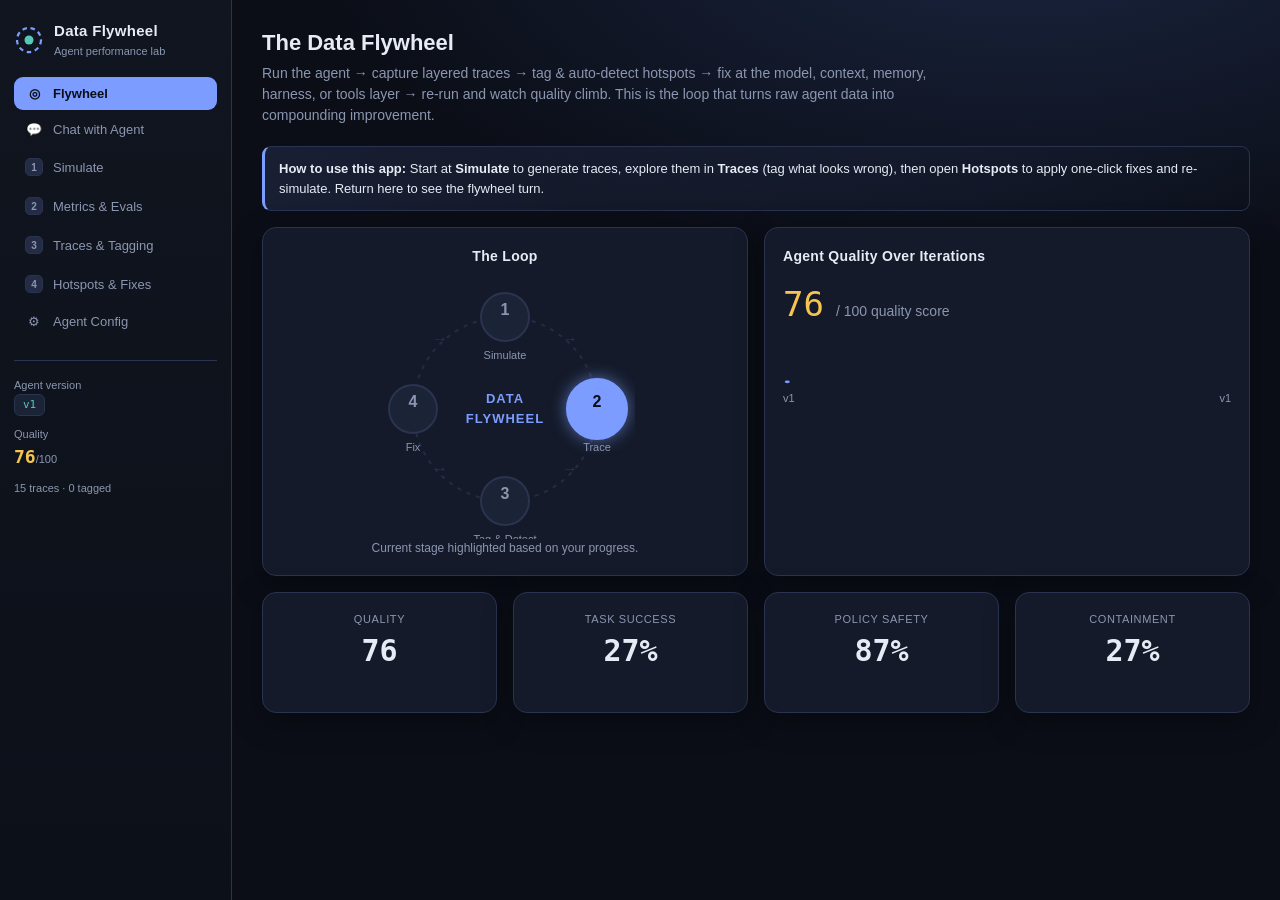
==== index.html @ 7b40041d "Data Flywheel: agent performance lab A self-contained, zero-dependency visual tool for learning the " ====
<!DOCTYPE html>
<html lang="en">
<head>
  <meta charset="UTF-8" />
  <meta name="viewport" content="width=device-width, initial-scale=1.0" />
  <title>Data Flywheel — Agent Performance Lab</title>
  <link rel="stylesheet" href="css/styles.css" />
</head>
<body>
  <div class="app">
    <aside class="sidebar" id="sidebar"></aside>
    <main class="main" id="main"></main>
  </div>

  <!-- Engines (order matters: dependencies first) -->
  <script src="js/domain.js"></script>
  <script src="js/scenarios.js"></script>
  <script src="js/hotspots.js"></script>
  <script src="js/agent.js"></script>
  <script src="js/evals.js"></script>
  <script src="js/charts.js"></script>
  <script src="js/store.js"></script>
  <script src="js/views.js"></script>
  <script src="js/app.js"></script>
</body>
</html>
---- css/styles.css ----
/* ============================ Data Flywheel — styles ============================ */
:root {
  --bg: #0b0e17; --panel: #141a29; --panel-2: #1b2336; --border: #2a3350;
  --track: #232c44; --text: #e6ebf5; --muted: #8b96b0; --accent: #7c9cff;
  --accent-2: #57c8b8; --danger: #f26d6d; --warn: #f5c451; --ok: #3ecf8e;
  --radius: 14px; --shadow: 0 8px 30px rgba(0,0,0,.35);
  --font: -apple-system, BlinkMacSystemFont, "Segoe UI", Roboto, sans-serif;
  --mono: "SF Mono", ui-monospace, "Cascadia Code", Menlo, monospace;
}
* { box-sizing: border-box; }
html, body { margin: 0; height: 100%; }
body { background: radial-gradient(1200px 600px at 80% -10%, #1a2540 0%, transparent 60%), var(--bg);
  color: var(--text); font-family: var(--font); font-size: 14px; line-height: 1.5; }
a { color: var(--accent); }
button { font-family: inherit; }
::-webkit-scrollbar { width: 10px; height: 10px; }
::-webkit-scrollbar-thumb { background: var(--border); border-radius: 6px; }

/* Layout */
.app { display: grid; grid-template-columns: 232px 1fr; min-height: 100vh; }
.sidebar { background: linear-gradient(180deg, #10151f, #0c1019); border-right: 1px solid var(--border);
  padding: 20px 14px; position: sticky; top: 0; height: 100vh; overflow-y: auto; }
.brand { display: flex; align-items: center; gap: 10px; margin-bottom: 6px; }
.brand-logo { width: 30px; height: 30px; }
.brand h1 { font-size: 15px; margin: 0; letter-spacing: .3px; }
.brand small { color: var(--muted); font-size: 11px; display: block; }
.nav { margin-top: 18px; display: flex; flex-direction: column; gap: 3px; }
.nav button { display: flex; align-items: center; gap: 10px; width: 100%; text-align: left;
  background: transparent; color: var(--muted); border: none; padding: 9px 11px; border-radius: 9px;
  cursor: pointer; font-size: 13px; transition: .15s; }
.nav button:hover { background: var(--panel-2); color: var(--text); }
.nav button.active { background: var(--accent); color: #0b0e17; font-weight: 600; }
.nav .step { width: 18px; height: 18px; border-radius: 5px; background: var(--track);
  display: grid; place-items: center; font-size: 10px; font-weight: 700; color: var(--muted); }
.nav button.active .step { background: #0b0e17; color: var(--accent); }
.sidebar-foot { margin-top: 22px; padding-top: 16px; border-top: 1px solid var(--border);
  font-size: 11px; color: var(--muted); }
.ver-badge { display: inline-block; background: var(--panel-2); border: 1px solid var(--border);
  padding: 2px 8px; border-radius: 6px; font-family: var(--mono); color: var(--accent-2); }

.main { padding: 26px 30px 60px; max-width: 1180px; }
.page-head { margin-bottom: 20px; }
.page-head h2 { margin: 0 0 4px; font-size: 22px; }
.page-head p { margin: 0; color: var(--muted); max-width: 720px; }

/* Cards / grid */
.grid { display: grid; gap: 16px; }
.cols-2 { grid-template-columns: 1fr 1fr; }
.cols-3 { grid-template-columns: repeat(3, 1fr); }
.cols-4 { grid-template-columns: repeat(4, 1fr); }
.card { background: var(--panel); border: 1px solid var(--border); border-radius: var(--radius);
  padding: 18px; box-shadow: var(--shadow); }
.card h3 { margin: 0 0 12px; font-size: 14px; letter-spacing: .3px; }
.card .sub { color: var(--muted); font-size: 12px; margin-top: -8px; margin-bottom: 12px; }

/* Buttons */
.btn { background: var(--accent); color: #0b0e17; border: none; padding: 10px 16px;
  border-radius: 9px; font-weight: 600; cursor: pointer; font-size: 13px; transition: .15s; }
.btn:hover { filter: brightness(1.08); }
.btn:disabled { opacity: .5; cursor: not-allowed; }
.btn.ghost { background: var(--panel-2); color: var(--text); border: 1px solid var(--border); }
.btn.ok { background: var(--ok); } .btn.warn { background: var(--warn); }
.btn.danger { background: var(--danger); color: #fff; }
.btn.sm { padding: 6px 11px; font-size: 12px; border-radius: 7px; }
.row { display: flex; gap: 10px; align-items: center; flex-wrap: wrap; }
.spacer { flex: 1; }

/* KPI tiles */
.kpi { text-align: center; }
.kpi .big { font-size: 30px; font-weight: 700; font-family: var(--mono); }
.kpi .lbl { color: var(--muted); font-size: 11px; text-transform: uppercase; letter-spacing: .6px; }
.kpi .delta { font-size: 12px; margin-top: 3px; }
.delta.up { color: var(--ok); } .delta.down { color: var(--danger); }

/* Gauge & bars */
.gauge { width: 160px; height: auto; display: block; margin: 0 auto; }
.gauge-num { font-size: 30px; font-weight: 700; font-family: var(--mono); }
.gauge-unit { font-size: 11px; fill: var(--muted); }
.gauge-label { font-size: 12px; fill: var(--muted); }
.bar-row { display: grid; grid-template-columns: 148px 1fr 46px; align-items: center; gap: 10px; margin: 9px 0; }
.bar-label { font-size: 12px; color: var(--muted); }
.bar-track { background: var(--track); border-radius: 6px; height: 10px; overflow: hidden; }
.bar-fill { display: block; height: 100%; border-radius: 6px; transition: width .6s ease, background .6s; }
.bar-val { font-family: var(--mono); font-size: 12px; text-align: right; }

/* Sparkline */
.spark { width: 100%; height: 48px; }

/* Flywheel */
.wheel { width: 260px; height: 260px; display: block; margin: 0 auto; }
.wheel-idx { font-size: 16px; font-weight: 700; }
.wheel-lbl { font-size: 11px; fill: var(--muted); }
.wheel-title { font-size: 13px; font-weight: 700; fill: var(--accent); letter-spacing: 1px; }
.wheel-arrow { font-size: 16px; fill: var(--border); }
.wheel-node.active circle { filter: drop-shadow(0 0 8px rgba(124,156,255,.6)); }

/* Chat */
.chat { display: flex; flex-direction: column; height: 560px; }
.chat-log { flex: 1; overflow-y: auto; padding: 6px 4px; display: flex; flex-direction: column; gap: 12px; }
.msg { max-width: 78%; padding: 10px 14px; border-radius: 14px; font-size: 13px; }
.msg.user { align-self: flex-end; background: var(--accent); color: #0b0e17; border-bottom-right-radius: 4px; }
.msg.bot { align-self: flex-start; background: var(--panel-2); border: 1px solid var(--border); border-bottom-left-radius: 4px; }
.msg .meta { font-size: 10px; opacity: .7; margin-top: 5px; }
.chat-input { display: flex; gap: 8px; margin-top: 12px; }
.chat-input input { flex: 1; background: var(--panel-2); border: 1px solid var(--border); color: var(--text);
  padding: 11px 13px; border-radius: 9px; font-size: 13px; }
.chip-row { display: flex; gap: 6px; flex-wrap: wrap; margin-bottom: 10px; }
.chip { background: var(--panel-2); border: 1px solid var(--border); color: var(--muted); padding: 5px 10px;
  border-radius: 20px; font-size: 11px; cursor: pointer; }
.chip:hover { border-color: var(--accent); color: var(--text); }

/* Tables */
table { width: 100%; border-collapse: collapse; font-size: 13px; }
th, td { text-align: left; padding: 9px 10px; border-bottom: 1px solid var(--border); }
th { color: var(--muted); font-weight: 600; font-size: 11px; text-transform: uppercase; letter-spacing: .5px; }
tr.clickable { cursor: pointer; }
tr.clickable:hover td { background: var(--panel-2); }
.pill { display: inline-block; padding: 2px 9px; border-radius: 20px; font-size: 11px; font-weight: 600; }
.pill.pass { background: rgba(62,207,142,.15); color: var(--ok); }
.pill.fail { background: rgba(242,109,109,.15); color: var(--danger); }
.pill.layer { color: #0b0e17; font-weight: 700; }

/* Timeline */
.timeline { display: flex; flex-direction: column; gap: 5px; margin-top: 8px; }
.tl-row { display: grid; grid-template-columns: 70px 130px 1fr 52px; align-items: center; gap: 8px; font-size: 11px; }
.tl-layer { font-weight: 700; font-family: var(--mono); }
.tl-name { color: var(--muted); font-family: var(--mono); overflow: hidden; text-overflow: ellipsis; white-space: nowrap; }
.tl-track { position: relative; height: 14px; background: var(--track); border-radius: 4px; }
.tl-bar { position: absolute; top: 0; height: 100%; border-radius: 4px; min-width: 3px; }
.tl-ms { text-align: right; font-family: var(--mono); color: var(--muted); }

/* Stack bar */
.stack { display: flex; height: 14px; border-radius: 6px; overflow: hidden; background: var(--track); }
.stack-seg { height: 100%; }
.stack-legend { display: flex; gap: 12px; flex-wrap: wrap; margin-top: 8px; font-size: 11px; color: var(--muted); }
.stack-legend i { display: inline-block; width: 10px; height: 10px; border-radius: 3px; margin-right: 4px; vertical-align: middle; }

/* Span detail / context window */
.kv { display: grid; grid-template-columns: 130px 1fr; gap: 4px 12px; font-size: 12px; }
.kv .k { color: var(--muted); }
.kv .v { font-family: var(--mono); word-break: break-word; }
.ctx-block { background: var(--panel-2); border: 1px solid var(--border); border-radius: 9px; padding: 10px 12px; margin: 8px 0; }
.ctx-block .role { font-size: 10px; text-transform: uppercase; letter-spacing: .6px; color: var(--accent-2); margin-bottom: 4px; font-weight: 700; }
.ctx-block pre { margin: 0; white-space: pre-wrap; font-family: var(--mono); font-size: 11px; color: var(--text); }

/* Execution log (expandable steps) */
.steps { display: flex; flex-direction: column; gap: 6px; margin-top: 10px; }
.step { background: var(--panel-2); border: 1px solid var(--border); border-radius: 9px; overflow: hidden; }
.step > summary { list-style: none; cursor: pointer; display: flex; align-items: center; gap: 8px;
  padding: 9px 12px; user-select: none; }
.step > summary::-webkit-details-marker { display: none; }
.step > summary::before { content: "▸"; color: var(--muted); font-size: 11px; transition: transform .15s; }
.step[open] > summary::before { transform: rotate(90deg); }
.step > summary:hover { background: rgba(255,255,255,.03); }
.step-idx { width: 20px; height: 20px; border-radius: 6px; background: var(--track); color: var(--muted);
  display: grid; place-items: center; font-size: 11px; font-weight: 700; flex-shrink: 0; }
.step-name { font-size: 12px; color: var(--text); }
.step-desc { font-size: 12px; color: var(--muted); }
.step-ms { font-size: 11px; color: var(--muted); }
.step-body { padding: 4px 14px 14px 40px; border-top: 1px solid var(--border); }
.layer-pick.picked { background: var(--accent) !important; color: #0b0e17 !important; border-color: var(--accent) !important; }

/* Tags */
.tag { display: inline-flex; align-items: center; gap: 6px; background: var(--panel-2); border: 1px solid var(--border);
  padding: 3px 8px 3px 10px; border-radius: 20px; font-size: 11px; margin: 3px; }
.tag .x { cursor: pointer; color: var(--muted); font-weight: 700; }
.tag .x:hover { color: var(--danger); }
.tag-suggest { border-style: dashed; cursor: pointer; color: var(--muted); }
.tag-suggest:hover { border-color: var(--accent); color: var(--text); }

/* Hotspot cards */
.hot { border-left: 4px solid var(--danger); }
.hot .impact { font-family: var(--mono); font-size: 12px; color: var(--muted); }
.hot .why { color: var(--muted); font-size: 12px; margin: 8px 0; }
.fix-box { background: var(--panel-2); border: 1px dashed var(--border); border-radius: 9px; padding: 10px 12px; margin-top: 10px; }
.fix-box .fx { font-size: 12px; color: var(--accent-2); font-family: var(--mono); }

/* Config viewer */
.cfg { font-family: var(--mono); font-size: 12px; }
.cfg .layer-h { color: var(--accent); font-weight: 700; margin-top: 10px; }
.cfg .knob { display: grid; grid-template-columns: 190px 1fr; padding: 2px 0 2px 14px; }
.cfg .knob .kn { color: var(--muted); }
.cfg .changed { color: var(--ok); }

/* Misc */
.muted { color: var(--muted); }
.mono { font-family: var(--mono); }
.center { text-align: center; }
.empty { text-align: center; color: var(--muted); padding: 40px 20px; }
.empty .big { font-size: 40px; margin-bottom: 10px; }
.divider { height: 1px; background: var(--border); margin: 16px 0; }
.tag-legend { display:flex; gap:14px; flex-wrap:wrap; font-size:11px; color:var(--muted); margin-top:10px;}
.callout { background: linear-gradient(90deg, rgba(124,156,255,.12), transparent); border: 1px solid var(--border);
  border-left: 3px solid var(--accent); border-radius: 9px; padding: 12px 14px; font-size: 13px; margin-bottom: 16px; }
.toast { position: fixed; bottom: 24px; left: 50%; transform: translateX(-50%); background: var(--panel);
  border: 1px solid var(--border); box-shadow: var(--shadow); padding: 12px 20px; border-radius: 10px; z-index: 100;
  animation: pop .3s ease; }
@keyframes pop { from { opacity: 0; transform: translate(-50%, 12px); } }
.flash { animation: flash 1s ease; }
@keyframes flash { 0% { background: rgba(62,207,142,.25); } 100% { background: transparent; } }
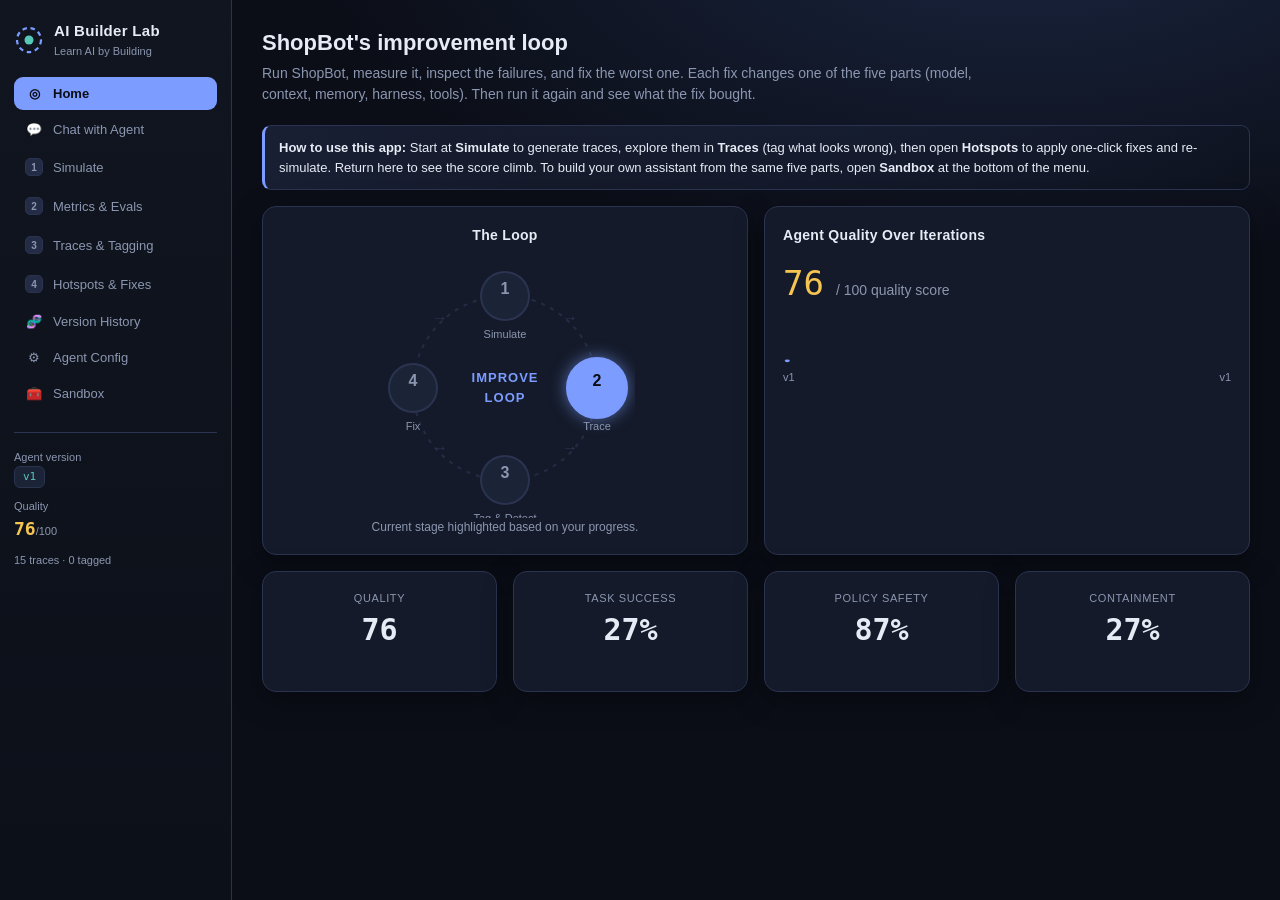
==== commit 4ca0ae2b: "Merge the Sandbox in and rename the app to AI Builder Lab One lab for the book Learn AI by Building:" ====
--- a/index.html
+++ b/index.html
@@ -3,7 +3,7 @@
 <head>
   <meta charset="UTF-8" />
   <meta name="viewport" content="width=device-width, initial-scale=1.0" />
-  <title>Data Flywheel — Agent Performance Lab</title>
+  <title>AI Builder Lab</title>
   <link rel="stylesheet" href="css/styles.css" />
 </head>
 <body>
--- a/css/styles.css
+++ b/css/styles.css
@@ -1,4 +1,4 @@
-/* ============================ Data Flywheel — styles ============================ */
+/* ============================ AI Builder Lab: styles ============================ */
 :root {
   --bg: #0b0e17; --panel: #141a29; --panel-2: #1b2336; --border: #2a3350;
   --track: #232c44; --text: #e6ebf5; --muted: #8b96b0; --accent: #7c9cff;
@@ -175,6 +175,29 @@
 .fix-box { background: var(--panel-2); border: 1px dashed var(--border); border-radius: 9px; padding: 10px 12px; margin-top: 10px; }
 .fix-box .fx { font-size: 12px; color: var(--accent-2); font-family: var(--mono); }
 
+/* Version change cards */
+.chg { background: var(--panel-2); border: 1px solid var(--border); border-radius: 9px;
+  padding: 8px 12px; margin: 6px 0; }
+.chg-head { display: flex; align-items: center; justify-content: space-between; gap: 12px; font-size: 13px; }
+.chg-vals { font-size: 12px; color: var(--text); white-space: nowrap; }
+.chg-vals .delta { margin: 0 4px; }
+.chg-desc { color: var(--muted); font-size: 11px; margin-top: 3px; }
+
+/* Fixed-scenario before/after (Version History) */
+.fixed-scn { background: var(--panel-2); border: 1px solid var(--border); border-radius: 9px;
+  padding: 10px 12px; margin: 8px 0; }
+.fixed-scn-head { display: flex; align-items: center; gap: 8px; flex-wrap: wrap; margin-bottom: 8px; }
+.fixed-scn-q { color: var(--text); font-size: 12px; font-style: italic; }
+.ba-grid { display: grid; grid-template-columns: 1fr 1fr; gap: 8px; }
+.ba { border-radius: 8px; padding: 8px 10px; border: 1px solid var(--border); }
+.ba.before { background: rgba(242,109,109,.07); border-color: rgba(242,109,109,.3); }
+.ba.after { background: rgba(62,207,142,.07); border-color: rgba(62,207,142,.3); }
+.ba-lbl { font-size: 10px; text-transform: uppercase; letter-spacing: .5px; margin-bottom: 5px; }
+.ba.before .ba-lbl { color: var(--danger); }
+.ba.after .ba-lbl { color: var(--ok); }
+.ba-ans { font-size: 12px; color: var(--text); font-family: var(--mono); line-height: 1.45; }
+@media (max-width: 900px) { .ba-grid { grid-template-columns: 1fr; } }
+
 /* Config viewer */
 .cfg { font-family: var(--mono); font-size: 12px; }
 .cfg .layer-h { color: var(--accent); font-weight: 700; margin-top: 10px; }
@@ -198,3 +221,8 @@
 @keyframes pop { from { opacity: 0; transform: translate(-50%, 12px); } }
 .flash { animation: flash 1s ease; }
 @keyframes flash { 0% { background: rgba(62,207,142,.25); } 100% { background: transparent; } }
+
+/* Sandbox screen: the sandbox app in a frame, filling the page. */
+.sandbox-frame { width: 100%; height: calc(100vh - 140px); min-height: 560px; border: 1px solid var(--border);
+  border-radius: 12px; background: #fff; }
+.page-head p a { color: var(--accent, #7c9cff); }
